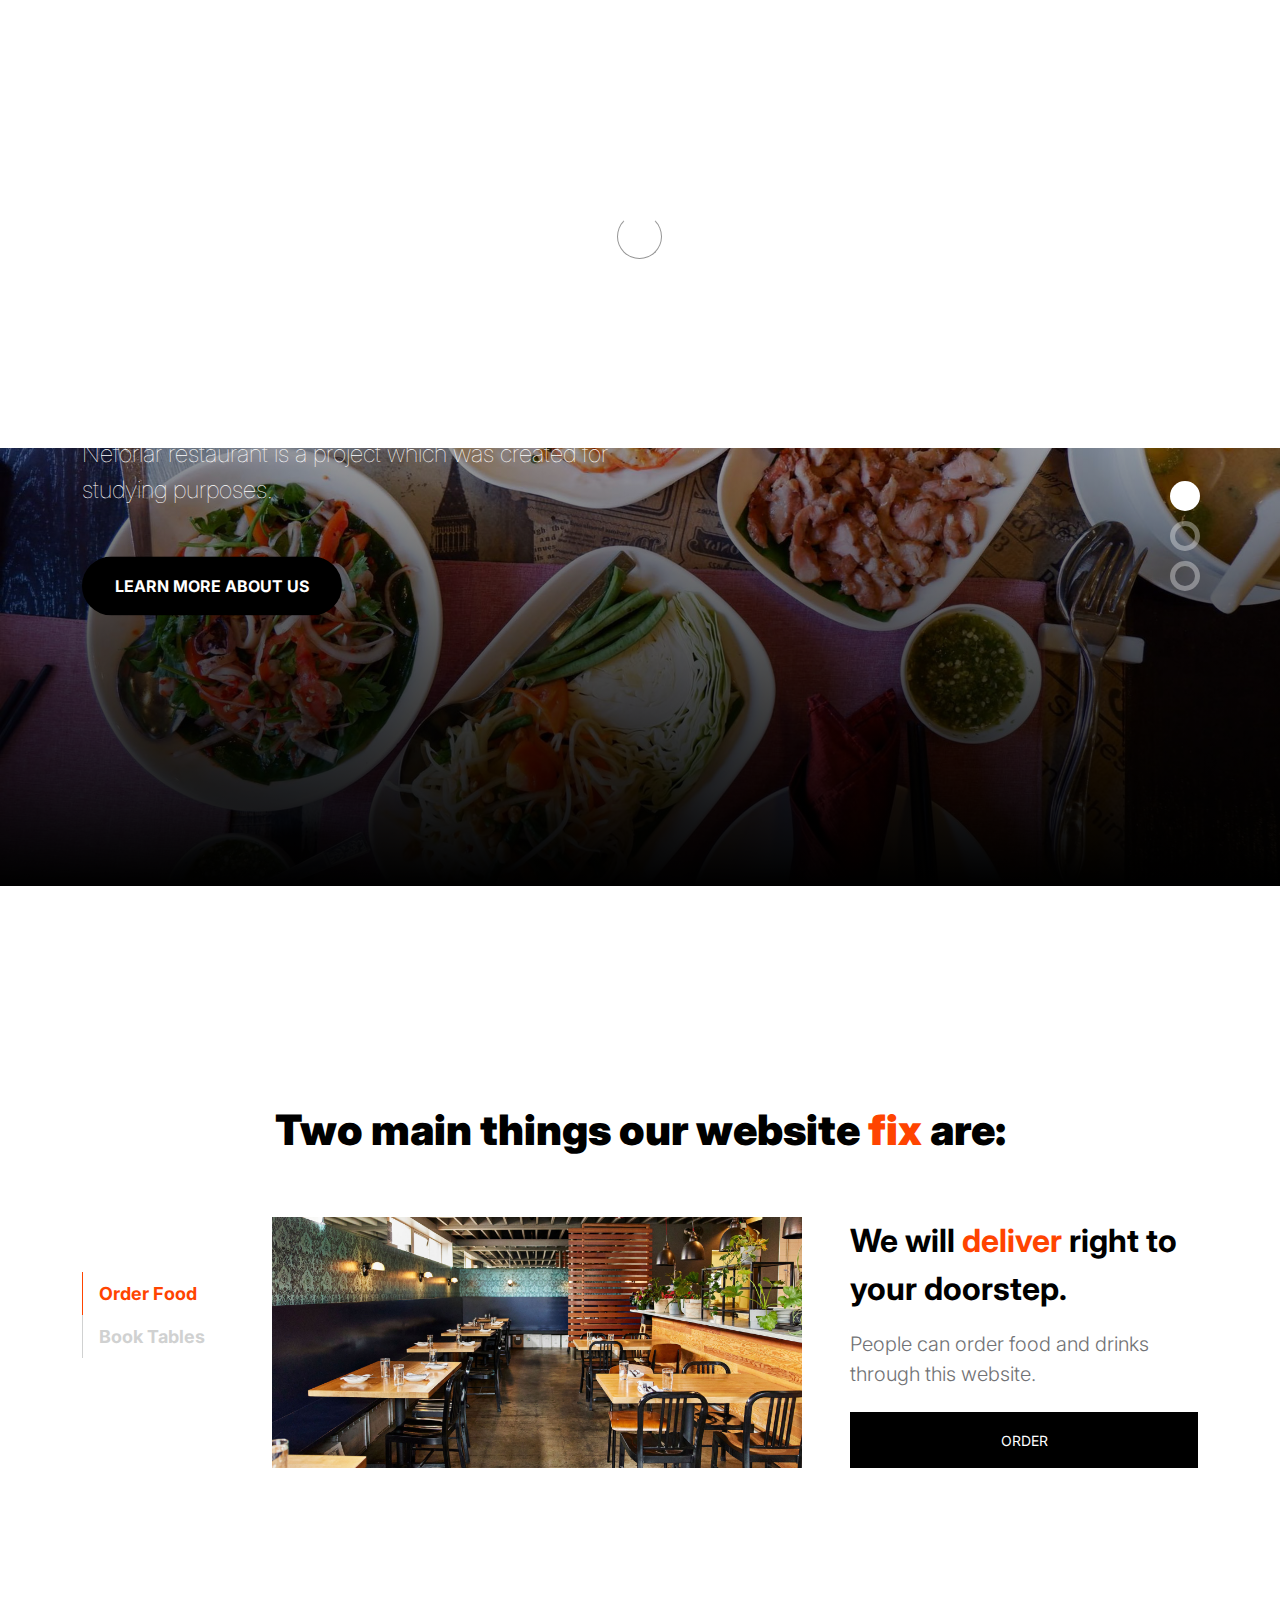
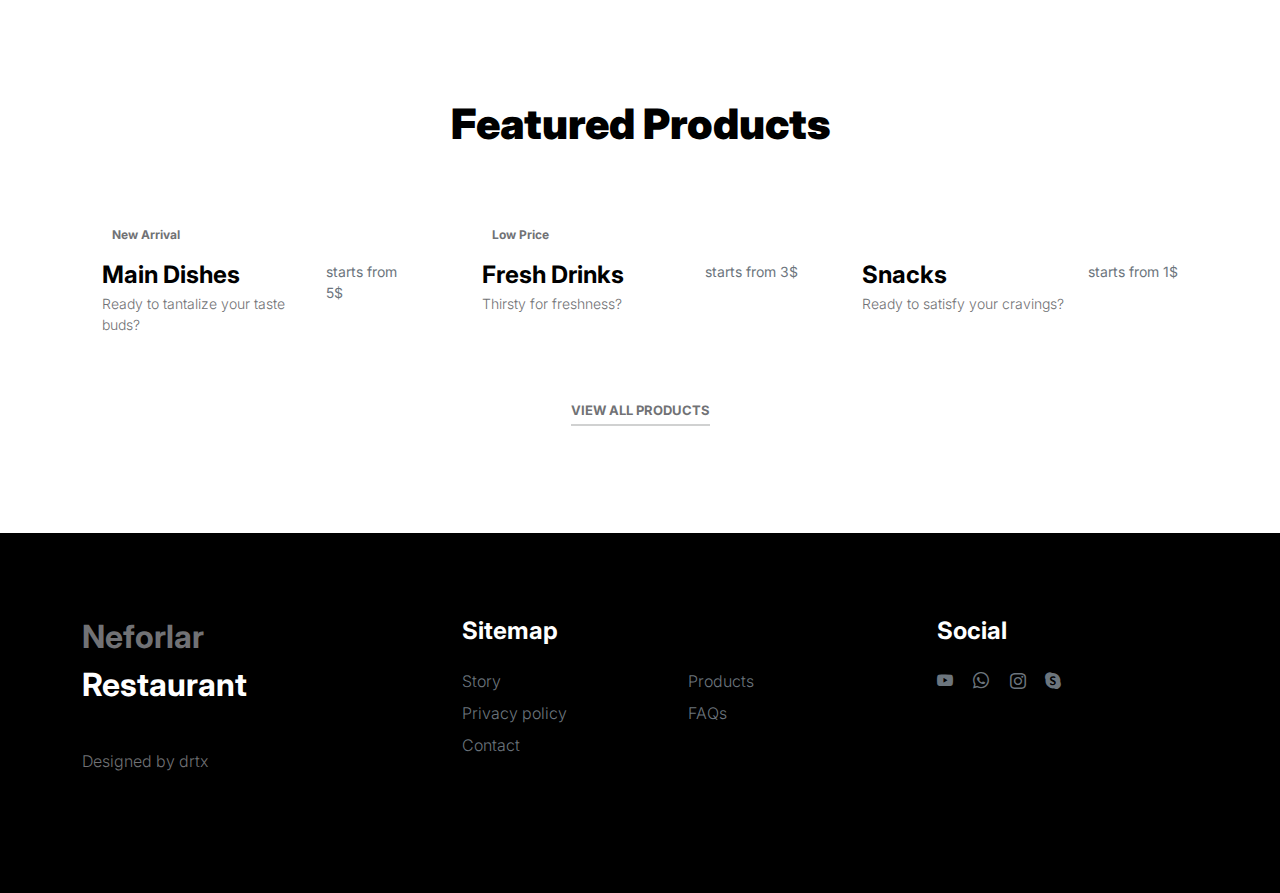
==== index.html @ 45aa1d7e "Add files via upload" ====
<!doctype html>
<html lang="en">
    <head>
        <meta charset="utf-8">
        <meta name="viewport" content="width=device-width, initial-scale=1">

        <meta name="description" content="">
        <meta name="author" content="">

        <title>Neforlar Restaurant</title>

        <!-- CSS FILES -->
        <link rel="preconnect" href="https://fonts.googleapis.com">

        <link rel="preconnect" href="https://fonts.gstatic.com" crossorigin>

        <link href="https://fonts.googleapis.com/css2?family=Inter:wght@100;300;400;700;900&display=swap" rel="stylesheet">

        <link href="css/bootstrap.min.css" rel="stylesheet">
        <link href="css/bootstrap-icons.css" rel="stylesheet">

        <link rel="stylesheet" href="css/slick.css"/>

        <link href="css/tooplate-little-fashion.css" rel="stylesheet">

    </head>
<!--------------------------------------------------------------------------------------------------------->
    <body>

        <section class="preloader">
            <div class="spinner">
                <span class="sk-inner-circle"></span>
            </div>
        </section>
    
        <main>

            <nav class="navbar navbar-expand-lg">
                <div class="container">
                    <button class="navbar-toggler" type="button" data-bs-toggle="collapse" data-bs-target="#navbarNav" aria-controls="navbarNav" aria-expanded="false" aria-label="Toggle navigation">
                        <span class="navbar-toggler-icon"></span>
                    </button>

                    <a class="navbar-brand" href="index.html">
                        <strong><span>Neforlar</span> Restaurant</strong>
                    </a>

                    <div class="d-lg-none">
                        <a href="sign-in.html" class="bi-person custom-icon me-3"></a>

                        <a href="rest.html" class="bi-bag custom-icon"></a>
                    </div>

                    <div class="collapse navbar-collapse" id="navbarNav">
                        <ul class="navbar-nav mx-auto">
                            <li class="nav-item">
                                <a class="nav-link active" href="index.html">Home</a>
                            </li>

                            <li class="nav-item">
                                <a class="nav-link" href="about.html">About Us</a>
                            </li>

                            <li class="nav-item">
                                <a class="nav-link" href="contact.html">Contact</a>
                            </li>
                        </ul>

                        <div class="d-none d-lg-block">
                            <a href="sign-in.html" class="bi-person custom-icon me-3"></a>

                            <a href="rest.html" class="bi-bag custom-icon"></a>
                        </div>
                    </div>
                </div>
            </nav>

            <section class="slick-slideshow">   
                <div class="slick-custom">
                    <img src="images/slideshow/1.jpg" class="img-fluid" alt="">

                    <div class="slick-bottom">
                        <div class="container">
                            <div class="row">
                                <div class="col-lg-6 col-10">
                                    <h1 class="slick-title">Neforlar Restaurant</h1>

                                    <p class="lead text-white mt-lg-3 mb-lg-5">Neforlar restaurant is a project which was created for studying purposes.</p>
                                    <a href="about.html" class="btn custom-btn">Learn more about us</a>
                                </div>
                            </div>
                        </div>
                    </div>
                </div>

                <div class="slick-custom">
                    <img src="images/slideshow/2.jpg" class="img-fluid" alt="">

                    <div class="slick-bottom">
                        <div class="container">
                            <div class="row">
                                <div class="col-lg-6 col-10">
                                    <h1 class="slick-title">Neforlar Restaurant</h1>

                                    <p class="lead text-white mt-lg-3 mb-lg-5">Neforlar restaurant is a project which was created for studying purposes.</p>

                                    <a href="faq.html" class="btn custom-btn">  FAQs  </a>
                                </div>
                            </div>
                        </div>
                    </div>
                </div>

                <div class="slick-custom">
                    <img src="images/slideshow/3.jpg" class="img-fluid" alt="">

                    <div class="slick-bottom">
                        <div class="container">
                            <div class="row">
                                <div class="col-lg-6 col-10">
                                    <h1 class="slick-title">Neforlar Restaurant</h1>

                                    <p class="lead text-white mt-lg-3 mb-lg-5">Neforlar restaurant is a project which was created for studying purposes.</p>

                                    <a href="contact.html" class="btn custom-btn">Contact Us</a>
                                </div>
                            </div>
                        </div>
                    </div>
                </div>

            </section>

            <section class="about section-padding">
                <div class="container">
                    <div class="row">

                        <div class="col-12 text-center">
                            <h2 class="mb-5">Two main things our website<span> fix </span>are: </h2>
                        </div>

                        <div class="col-lg-2 col-12 mt-auto mb-auto">
                            <ul class="nav nav-pills mb-5 mx-auto justify-content-center align-items-center" id="pills-tab" role="tablist">
                                <li class="nav-item" role="presentation">
                                    <button class="nav-link active" id="pills-home-tab" data-bs-toggle="pill" data-bs-target="#pills-home" type="button" role="tab" aria-controls="pills-home" aria-selected="true">Order Food</button>
                                </li>

                                <li class="nav-item" role="presentation">
                                    <button class="nav-link" id="pills-youtube-tab" data-bs-toggle="pill" data-bs-target="#pills-youtube" type="button" role="tab" aria-controls="pills-youtube" aria-selected="true">Book Tables</button>
                                </li>
                            </ul>
                        </div>

                        <div class="col-lg-10 col-12">
                            <div class="tab-content mt-2" id="pills-tabContent">
                                <div class="tab-pane fade show active" id="pills-home" role="tabpanel" aria-labelledby="pills-home-tab">

                                    <div class="row">
                                        <div class="col-lg-7 col-12">
                                            <img src="images/1.png" class="img-fluid" alt="">
                                        </div>

                                        <div class="col-lg-5 col-12">
                                            <div class="d-flex flex-column h-100 ms-lg-4 mt-lg-0 mt-5">
                                                <h4 class="mb-3">We will <span>deliver </span>right  to your doorstep.</h4>

                                                <p>People can order food and drinks through this website.</p>

                                                <div class="mt-2 mt-lg-auto">
                                                    <a href="rest.html" class="custom-link mb-2">
                                                        <button type="submit" class="btn custom-btn cart-btn" data-bs-toggle="modal" data-bs-target="#cart-modal">Order</button>
                                                    </a>
                                                </div>
                                            </div>
                                        </div>
                                    </div>
                                </div>

                                <div class="tab-pane fade" id="pills-youtube" role="tabpanel" aria-labelledby="pills-youtube-tab">

                                    <div class="row">
                                        <div class="col-lg-7 col-12">
                                            <div class="ratio ratio-16x9">
                                                <video></video>
                                            </div>
                                        </div>

                                        <div class="col-lg-5 col-12">
                                            <div class="d-flex flex-column h-100 ms-lg-4 mt-lg-0 mt-5">
                                                <h4 class="mb-3">Secure your <span>spot!</span></h4>
                                                <p>Customers can book tables without calling to restaurant directly. Customers can book tables without calling to restaurant directly.</p>
                                                <div class="mt-2 mt-lg-auto">
                                                    <a href="rest.html" class="custom-link mb-2">
                                                        <button type="submit" class="btn custom-btn cart-btn" data-bs-toggle="modal" data-bs-target="#cart-modal">Order</button>
                                                        <i class="bi-arrow-right ms-2"></i>
                                                    </a>
                                                </div>
                                            </div>
                                        </div>
                                    </div>
                                </div>
                            </div>
                        </div>

                    </div>
                </div>
            </section>

            <section class="featured-product section-padding">
                <div class="container">
                    <div class="row">
                        
                        <div class="col-12 text-center">
                            <h2 class="mb-5">Featured Products</h2>
                        </div>

                        <div class="col-lg-4 col-12 mb-3">
                            <div class="product-thumb">
                                <a href="products.html">
                                    <img src="images/product/1.jpg" class="img-fluid product-image" alt="">
                                </a>

                                <div class="product-top d-flex">
                                    <span class="product-alert me-auto">New Arrival</span>

                                    <a href="#" class="bi-heart-fill product-icon"></a>
                                </div>

                                <div class="product-info d-flex">
                                    <div>
                                        <h5 class="product-title mb-0">
                                            <a href="products.html" class="product-title-link">Main Dishes</a>
                                        </h5>

                                        <p class="product-p">Ready to tantalize your taste buds?</p>
                                    </div>

                                    <small class="product-price text-muted ms-auto mt-auto mb-5">starts from 5$</small>
                                </div>
                            </div>
                        </div>

                        <div class="col-lg-4 col-12 mb-3">
                            <div class="product-thumb">
                                <a href="products.html">
                                    <img src="images/product/2.jpg" class="img-fluid product-image" alt="">
                                </a>

                                <div class="product-top d-flex">
                                    <span class="product-alert">Low Price</span>

                                    <a href="#" class="bi-heart-fill product-icon ms-auto"></a>
                                </div>

                                <div class="product-info d-flex">
                                    <div>
                                        <h5 class="product-title mb-0">
                                            <a href="products.html" class="product-title-link">Fresh Drinks</a>
                                        </h5>

                                        <p class="product-p">Thirsty for freshness? </p>
                                    </div>

                                    <small class="product-price text-muted ms-auto mt-auto mb-5">starts from 3$</small>
                                </div>
                            </div>
                        </div>

                        <div class="col-lg-4 col-12">
                            <div class="product-thumb">
                                <a href="products.html">
                                    <img src="images/product/3.jpg" class="img-fluid product-image" alt="">
                                </a>

                                <div class="product-top d-flex">
                                    <a href="#" class="bi-heart-fill product-icon ms-auto"></a>
                                </div>

                                <div class="product-info d-flex">
                                    <div>
                                        <h5 class="product-title mb-0">
                                            <a href="products.html" class="product-title-link">Snacks</a>
                                        </h5>

                                        <p class="product-p">Ready to satisfy your cravings?</p>
                                    </div>

                                    <small class="product-price text-muted ms-auto mt-auto mb-5">starts from 1$</small>
                                </div>
                            </div>
                        </div>

                        <div class="col-12 text-center">
                            <a href="products.html" class="view-all">View All Products</a>
                        </div>

                    </div>
                </div>
            </section>

        </main>

        <footer class="site-footer">
            <div class="container">
                <div class="row">

                    <div class="col-lg-3 col-10 me-auto mb-4">
                        <h4 class="text-white mb-3"><a href="index.html">Neforlar</a> Restaurant</h4>
                        <br>
                        <p class="copyright-text">Designed by <span> <a href="https://www.tooplate.com/" target="_blank">drtx</a> </span></p>
                    </div>

                    <div class="col-lg-5 col-8">
                        <h5 class="text-white mb-3">Sitemap</h5>

                        <ul class="footer-menu d-flex flex-wrap">
                            <li class="footer-menu-item"><a href="about.html" class="footer-menu-link">Story</a></li>

                            <li class="footer-menu-item"><a href="#" class="footer-menu-link">Products</a></li>

                            <li class="footer-menu-item"><a href="#" class="footer-menu-link">Privacy policy</a></li>

                            <li class="footer-menu-item"><a href="#" class="footer-menu-link">FAQs</a></li>

                            <li class="footer-menu-item"><a href="#" class="footer-menu-link">Contact</a></li>
                        </ul>
                    </div>

                    <div class="col-lg-3 col-4">
                        <h5 class="text-white mb-3">Social</h5>

                        <ul class="social-icon">

                            <li><a href="#" class="social-icon-link bi-youtube"></a></li>

                            <li><a href="#" class="social-icon-link bi-whatsapp"></a></li>

                            <li><a href="#" class="social-icon-link bi-instagram"></a></li>

                            <li><a href="#" class="social-icon-link bi-skype"></a></li>
                        </ul>
                    </div>

                </div>
            </div>
        </footer>

        <!-- JAVASCRIPT FILES -->
        <script src="js/jquery.min.js"></script>
        <script src="js/bootstrap.bundle.min.js"></script>
        <script src="js/Headroom.js"></script>
        <script src="js/jQuery.headroom.js"></script>
        <script src="js/slick.min.js"></script>
        <script src="js/custom.js"></script>

    </body>
</html>
---- css/tooplate-little-fashion.css ----
/*

Tooplate 2127 Little Fashion

https://www.tooplate.com/view/2127-little-fashion

*/


/*---------------------------------------
  CUSTOM PROPERTIES ( VARIABLES )             
-----------------------------------------*/
:root {
  --white-color:                #FFFFFF;
  --primary-color:              #FF4400;
  --section-bg-color:           #f0f8ff;
  --dark-color:                 #000000;
  --grey-color:                 #d0d1d1;
  --p-color:                    #717275;

  --body-font-family:           'Inter', sans-serif;

  --h5-font-size:               24px;
  --p-font-size:                20px;
  --copyright-text-font-size:   16px;
  --product-link-font-size:     14px;
  --custom-link-font-size:      12px;

  --font-weight-thin:           100;
  --font-weight-light:          300;
  --font-weight-normal:         400;
  --font-weight-bold:           700;
  --font-weight-black:          900;
}

body,
html {
  height: 100%;
}

html {
  scroll-behavior: smooth;
}

@media screen and (prefers-reduced-motion: reduce) {
  html {
    scroll-behavior: auto;
  }
}

body {
    background: var(--white-color);
    font-family: var(--body-font-family);    
    position: relative;
}

/*---------------------------------------
  TYPOGRAPHY               
-----------------------------------------*/

h2,
h3,
h4,
h5,
h6 {
  color: var(--dark-color);
  line-height: inherit;
}

h1,
h2,
h3,
h4,
h5,
h6 {
  font-weight: var(--font-weight-bold);
}

h1,
h2 {
  font-weight: var(--font-weight-black);
}

h1 {
  font-size: 64px;
  line-height: normal;
}

h2 {
  font-size: 42px;
}

h3 {
  font-size: 36px;
}

h4 {
  font-size: 32px;
}

h5 {
  font-size: 24px;
}

h6 {
  font-size: 20px;
}

p {
  color: var(--p-color);
  font-size: var(--p-font-size);
  font-weight: var(--font-weight-light);
}

a, 
button {
  touch-action: manipulation;
  transition: all 0.3s;
}

a {
  color: var(--p-color);
  text-decoration: none;
}

a:hover {
  color: var(--primary-color);
}

.text-primary {
  color: var(--primary-color) !important;
}

::selection {
  background: var(--primary-color);
  color: var(--white-color);
}

/*---------------------------------------
  CUSTOM LINK               
-----------------------------------------*/
.custom-link {
  color: var(--p-color);
  font-size: var(--custom-link-font-size);
  font-weight: var(--font-weight-bold);
  text-transform: uppercase;
  position: relative;
}

.custom-link i {
  position: absolute;
  opacity: 0;
  bottom: 0;
  left: 100%;
  transition: all 0.3s;
  line-height: normal;
}

.custom-link:hover i {
  opacity: 1;
  left: 101%;
}

.lead {
  font-size: 1.5rem;
  font-weight: var(--font-weight-thin);
}

b,
strong {
  font-weight: var(--font-weight-bold);
}

/*---------------------------------------
  PRE LOADER               
-----------------------------------------*/
.preloader {
  position: fixed;
  top: 0;
  left: 0;
  width: 100%;
  height: 100%;
  z-index: 99999;
  display: flex;
  flex-flow: row nowrap;
  justify-content: center;
  align-items: center;
  background: none repeat scroll 0 0 var(--white-color);
}

.spinner {
  border: 1px solid transparent;
  border-radius: 5px;
  position: relative;
}

.spinner::before {
  content: '';
  box-sizing: border-box;
  position: absolute;
  top: 50%;
  left: 50%;
  width: 45px;
  height: 45px;
  margin-top: -10px;
  margin-left: -23px;
  border-radius: 50%;
  border: 1px solid #959595;
  border-top-color: var(--white-color);
  animation: spinner .9s linear infinite;
}

@keyframes spinner {
  to {transform: rotate(360deg);}
}

/*---------------------------------------
  CUSTOM BUTTON & ICON              
-----------------------------------------*/
.custom-btn {
  background: var(--dark-color);
  border-radius: 50px;
  color: var(--white-color);
  font-size: var(--copyright-text-font-size);
  text-transform: uppercase;
  padding: 16.50px 20px;
}

.social-btn {
  background: transparent;
  border: 1px solid var(--grey-color);
  color: var(--dark-color);
  text-transform: none;
}

.social-btn:hover {
  border-color: transparent;
}

.cart-form-select {
  border-radius: 0;
  padding-top: 15px;
  padding-bottom: 15px;
}

.cart-btn {
  border-radius: 0;
  width: 100%;
  font-size: var(--product-link-font-size);
}

.custom-btn:hover,
.slick-slideshow .custom-btn:hover {
  background: var(--primary-color);
  color: var(--white-color);
}

.custom-icon {
  color: var(--p-color);
  font-size: 24px;
}

.custom-icon {
  display: inline-block;
  vertical-align: middle;
}

.bi-bag.custom-icon {
  font-size: 17px;
}

.featured-icon {
  color: var(--grey-color);
  font-size: 52px;
}

/*---------------------------------------
  DIV SEPARATOR               
-----------------------------------------*/
.div-separator {
  position: relative;
}

.div-separator::before {
  content: "";
  height: 1px;
  background: var(--grey-color);
  display: block;
  width: 100%;
}

.div-separator span {
  position: absolute;
  top: 50%;
  margin-left: -22.5px;
  left: 50%;
  text-align: center;
  background: var(--white-color);
  margin-top: -11px;
  color: var(--dark-color);
  font-weight: var(--font-weight-bold);
  font-size: 14px;
  width: 35px;
  text-transform: uppercase;
}

/*---------------------------------------
  FULL IMAGE               
-----------------------------------------*/
.full-image-img {
  display: block;
  position: absolute;
  z-index: -1;
  right: 0;
  width: 100%;
  bottom: -120px;
  min-width: 650px;
}

@media (min-width: 1600px) {
  .full-image-img {
    bottom: -200px;
  }
}

/*---------------------------------------
  NAVIGATION               
-----------------------------------------*/
.navbar {
  background: var(--white-color);
  position: fixed;
  top: 0;
  right: 0;
  left: 0;
  padding: 25px 0;
  z-index: 2;
  will-change: transform;
  transition: transform 300ms linear;
}

.navbar span, h2 span, h4 span {
	color: var(--primary-color);
}

.navbar.headroom--not-top {
  padding: 20px 0;
}

.headroom--pinned {
  transform: translate(0, 0);
}

.headroom--unpinned {
  transform: translate(0, -150%);
}

.navbar-brand {
  color: var(--dark-color);
  font-size: 24px;
  font-weight: var(--font-weight-light);
  margin: 0;
  padding: 0;
}

.navbar-expand-lg .navbar-nav .nav-link {
  display: inline-block;
  padding: 0;
  margin-right: 1.5rem;
  margin-left: 1.5rem;
}

.nav-link {
  color: var(--p-color);
  font-size: 16px;
  position: relative;
}

.navbar .nav-link::after {
  position: absolute;
  top: 100%;
  left: 0;
  width: 100%;
  height: 2px;
  background: var(--grey-color);
  content: '';
  opacity: 0;
  -webkit-transition: opacity 0.3s, -webkit-transform 0.3s;
  -moz-transition: opacity 0.3s, -moz-transform 0.3s;
  transition: opacity 0.3s, transform 0.3s;
  -webkit-transform: translateY(10px);
  -moz-transform: translateY(10px);
  transform: translateY(10px);
}

.navbar .nav-link.active::after, 
.navbar .nav-link:hover::after {
  opacity: 1;
  -webkit-transform: translateY(0px);
  -moz-transform: translateY(0px);
  transform: translateY(0px);
}

.navbar .nav-link.active,
.navbar .nav-link:hover {
  color: var(--primary-color);
}

.nav-link:focus, 
.nav-link:hover {
  color: var(--p-color);
}

.navbar-toggler {
  border: 0;
  padding: 0;
  cursor: pointer;
  margin: 0;
  width: 30px;
  height: 35px;
  outline: none;
}

.navbar-toggler:focus {
  outline: none;
  box-shadow: none;
}

.navbar-toggler[aria-expanded="true"] .navbar-toggler-icon {
  background: transparent;
}

.navbar-toggler[aria-expanded="true"] .navbar-toggler-icon:before,
.navbar-toggler[aria-expanded="true"] .navbar-toggler-icon:after {
  transition: top 300ms 50ms ease, -webkit-transform 300ms 350ms ease;
  transition: top 300ms 50ms ease, transform 300ms 350ms ease;
  transition: top 300ms 50ms ease, transform 300ms 350ms ease, -webkit-transform 300ms 350ms ease;
  top: 0;
}

.navbar-toggler[aria-expanded="true"] .navbar-toggler-icon:before {
  transform: rotate(45deg);
}

.navbar-toggler[aria-expanded="true"] .navbar-toggler-icon:after {
  transform: rotate(-45deg);
}

.navbar-toggler .navbar-toggler-icon {
  background: var(--dark-color);
  transition: background 10ms 300ms ease;
  display: block;
  width: 30px;
  height: 2px;
  position: relative;
}

.navbar-toggler .navbar-toggler-icon::before,
.navbar-toggler .navbar-toggler-icon::after {
  transition: top 300ms 350ms ease, -webkit-transform 300ms 50ms ease;
  transition: top 300ms 350ms ease, transform 300ms 50ms ease;
  transition: top 300ms 350ms ease, transform 300ms 50ms ease, -webkit-transform 300ms 50ms ease;
  position: absolute;
  right: 0;
  left: 0;
  background: var(--dark-color);
  width: 30px;
  height: 2px;
  content: '';
}

.navbar-toggler .navbar-toggler-icon:before {
  top: -8px;
}

.navbar-toggler .navbar-toggler-icon:after {
  top: 8px;
}

/*---------------------------------------
  SITE HEADER              
-----------------------------------------*/
.site-header {
  background-color: var(--section-bg-color);
  position: relative;
  overflow: hidden;
  margin-top: 86px;
}

.site-header.section-padding {
  padding-top: 7rem;
  padding-bottom: 7rem;
}

.site-header.section-padding-img {
  padding-top: 10rem;
  padding-bottom: 10rem;
}

.header-image {
  position: absolute;
  top: 0;
  right: 0;
  width: 50%;
  height: 100%;
  object-fit: cover;
}

/*---------------------------------------
  SLICK SLIDESHOW               
-----------------------------------------*/
@media (min-width: 992px) {
  .slick-slideshow {
    height: 100vh;
  }
}

.slick-slideshow {
  margin-top: 86px;
}

.slick-title {
  color: var(--white-color);
}

.slick-custom {
  position: relative;
}

.slick-custom img {
  width: 100%;
  object-fit: cover;
}

.slick-bottom {
  background: linear-gradient(to top, var(--dark-color), transparent 90%);
  position: absolute;
  z-index: 2;
  bottom: 0;
  right: 0;
  left: 0;
  width: 100%;
  height: 100%;
}

.slick-bottom .container {
  position: absolute;
  top: 40%;
  left: 50%;
  transform: translate(-50%, -40%);
}

.slick-overlay {
  background: linear-gradient(to top, #000, transparent 120%);
  position: absolute;
  top: 0;
  right: 0;
  bottom: 0;
  left: 0;
}

.slick-slideshow .custom-btn {
  font-weight: var(--font-weight-bold);
  display: inline-block;
  padding-right: 32px;
  padding-left: 32px;
}

@media (min-width: 576px) {
  .slick-slideshow .slick-dots {
    max-width: 540px;
  }
}

@media (min-width: 768px) {
  .slick-slideshow .slick-dots {
    max-width: 720px;
  }
}

@media (min-width: 992px) {
  .slick-slideshow .slick-dots {
    max-width: 960px;
  }
}

@media (min-width: 1200px) {
  .slick-slideshow .slick-dots {
    max-width: 1140px;
  }
}

@media (min-width: 1400px) {
  .slick-slideshow .slick-dots {
    max-width: 1320px;
  }
}

.slick-slideshow .slick-dots {
  position: absolute;
  z-index: 2;
  top: 50%;
  left: 0;
  right: 0;
  transform: translate(0, -50%);
  margin: 0 auto;
  padding: 0;
}

.slick-slideshow .slick-dots li {
  background: transparent;
  border: 5px solid rgba(255, 255, 255, 0.35);
  border-radius: 100%;
  display: block;
  width: 30px;
  height: 30px;
  margin: 10px;
  padding: 5px;
  margin-left: auto;
  cursor: pointer;
}

.slick-slideshow .slick-dots button {
  background: transparent;
  border: none;
  color: transparent;
  display: block;
  width: 100%;
  height: 0;
  margin: 0;
  padding: 0;
  outline: none;
  height: 0;
}

.slick-slideshow .slick-dots li:hover,
.slick-slideshow .slick-dots .slick-active {
  background: var(--white-color);
}

/*---------------------------------------
  CUSTOM CIRCLE IMAGES               
-----------------------------------------*/

.custom-circle-image {
  border-radius: 100px;
  width: 55px;
  height: 55px;
}

.custom-circle-image.team-image {
  width: 85px;
  height: 85px;
}

/*---------------------------------------
  TESTIMONIAL               
-----------------------------------------*/
.slick-testimonial .slick-list,
.slick-testimonial .slick-track {
  height: 100%;
}

.slick-testimonial {
  margin: auto;
}

.slick-testimonial-caption {
  quotes: '❝' '❞';
  position: relative;
  padding: 5rem 7rem;
}

.slick-testimonial-caption::before {
  content: open-quote;
  display: inline-block;
  color: var(--primary-color);
  font-family: auto;
  font-size: 100px;
  height: 0;
  position: absolute;
  top: 0;
  left: 0;
}

.slick-testimonial .slick-dots {
  text-align: center;
}

.slick-testimonial .slick-dots li {
  background: var(--grey-color);
  display: inline-block;
  vertical-align: top;
  width: 16%;
  height: 1px;
}

.slick-testimonial .slick-dots button {
  background: transparent;
  border: none;
  color: transparent;
  display: block;
  width: 100%;
  height: 0;
  margin: 0;
  padding: 0;
}

.slick-testimonial .slick-dots li:hover,
.slick-testimonial .slick-dots .slick-active {
  background: var(--dark-color);
}

/*---------------------------------------
  SECTION               
-----------------------------------------*/
section {
  content-visibility: auto;
  contain-intrinsic-size: 700px;
}

.section-padding {
  padding-top: 7rem;
  padding-bottom: 7rem;
}

.featured {
  background: var(--section-bg-color);
}

/*---------------------------------------
  ABOUT               
-----------------------------------------*/
.about .nav-pills .nav-item {
  width: 100%;
}

.about .nav-pills .nav-link {
  color: var(--grey-color);
  font-size: 18px;
  font-weight: var(--font-weight-bold);
  border-left: 1px solid var(--grey-color);
  border-radius: 0;
  padding-right: 0;
}

.about .nav-pills .nav-link:hover,
.about .nav-pills .nav-link.active, 
.about .nav-pills .show>.nav-link {
  background: transparent;
  border-left-color: var(--primary-color);
  color: var(--primary-color);
}

/*---------------------------------------
  FAQ ACCORDION               
-----------------------------------------*/
.accordion-item {
  background-color: transparent;
  border-top: 0;
  border-right: 0;
  border-left: 0;
}

.accordion-button {
  background-color: transparent;
  box-shadow: none;
}

.accordion-button:not(.collapsed) {
  background: transparent;
  box-shadow: none;
}

button:focus:not(:focus-visible) {
  border-color: transparent;
  box-shadow: none;
}

.accordion-body {
  border-top: 1px solid rgba(0,0,0,.125);
}

.accordion-button {
  font-size: 1.5rem;
  font-weight: var(--font-weight-normal);
  padding-top: 1.5rem;
  padding-right: 0;
  padding-bottom: 1.5rem;
  padding-left: 0;
}

.accordion-body {
  padding: 2rem 0;
}

/*---------------------------------------
  TEAM MEMBERS               
-----------------------------------------*/
.team {
  background: var(--grey-color);
}

.team-thumb {
  background: var(--white-color);
  position: relative;
  border-radius: .25rem;
  padding: 42px 32px;
}

.team-info {
  width: 100%;
}

.custom-modal-btn {
  background: var(--grey-color);
  color: var(--white-color);
  position: absolute;
  top: 0;
  right: 0;
  bottom: 0;
  margin: auto 32px;
  width: 42px;
  height: 42px;
}

.modal-body {
  padding: 3rem;
}

.modal-header {
  padding-top: 6rem;
  padding-bottom: 4rem;
}

.modal-header .btn-close {
  position: absolute;
  top: 0;
  right: 0;
  font-size: 24px;
  margin: 32px;
}

#cart-modal .modal-header .btn-close {
  z-index: 2;
  margin: 22px;
}

#cart-modal .modal-header {
  border-bottom: 0;
  padding: 0;
}

#cart-modal .modal-footer {
  padding: 2rem 4rem;
}

/*---------------------------------------
  SKILL - PROGRESS BAR               
-----------------------------------------*/
.skill-thumb strong {
  display: inline-block;
  margin-bottom: 6px;
}

.skill-thumb span {
  color: var(--dark-color);
  font-size: 24px;
  font-weight: var(--font-weight-bold);
}

.skill-thumb .progress {
  background: var(--white-color);
  box-shadow: none;
  border-radius: 100px;
  height: 1px;
  margin-bottom: 16px;
}

.skill-thumb .progress .progress-bar-primary {
  background: var(--grey-color);
}

/*---------------------------------------
  PRODUCT               
-----------------------------------------*/
.front-product {
  background: var(--section-bg-color);
}

.product-thumb {
  background: var(--white-color);
  position: relative;
  transition: all 0.5s ease-out;
}

.product-image {
  transition: all 0.5s ease-out;
}

.product-thumb:hover .product-image {
  box-shadow: 0 1rem 3rem rgba(0,0,0,.175);
}

.product-top {
  position: absolute;
  top: 0;
  right: 0;
  left: 0;
  margin: 20px;
}

.product-info {
  padding: 30px 20px;
}

.product-description,
.product-cart-thumb {
  padding: 0 20px;
}

.product-icon {
  color: var(--white-color);
}

.product-title-link {
  color: var(--dark-color);
}

.product-additional-link {
  display: inline-block;
  vertical-align: top;
  font-size: var(--product-link-font-size);
  margin-top: 32px;
  margin-right: 12px;
}

.product-alert {
  background: var(--white-color);
  color: var(--p-color);
  font-size: var(--custom-link-font-size);
  font-weight: var(--font-weight-bold);
  padding: 3px 10px;
}

.product-p {
  font-size: var(--product-link-font-size);
}

.view-all {
  text-transform: uppercase;
  color: var(--p-color);
  font-size: 13px;
  font-weight: var(--font-weight-bold);
  border-bottom: 2px solid var(--grey-color);
  padding-bottom: 6px;
}

/*---------------------------------------
  CONTACT              
-----------------------------------------*/
.contact-info {
  padding: 40px;
}

.contact-form .form-control {
  border-color: var(--grey-color);
  font-weight: var(--font-weight-normal);
}

.form-floating>label {
  color: var(--grey-color);
  font-weight: var(--font-weight-normal);
}

.contact-form button[type='submit'] {
  background: var(--dark-color);
  border: none;
  border-radius: 100px;
  color: var(--white-color);
  font-weight: var(--font-weight-bold);
  text-transform: uppercase;
  padding: 16px;
}

.contact-form button[type='submit']:hover {
  background: var(--primary-color);
}

/*---------------------------------------
  SITE FOOTER               
-----------------------------------------*/
.site-footer {
  background: var(--dark-color);
  padding-top: 5rem;
  padding-bottom: 5rem;
}

.footer-menu {
  margin: 0;
  padding: 0;
}

.footer-menu-item {
  display: block;
  width: 50%;
}

.footer-menu-link {
  color: #6c757d;
  font-weight: var(--font-weight-light);
  display: inline-block;
  vertical-align: top;
  margin-top: 4px;
  margin-bottom: 4px;
}

.site-footer .social-icon-link {
  margin-top: 4px;
}

.site-footer .social-icon-link:hover,
.footer-menu-link:hover {
  color: var(--white-color);
}

.copyright-text {
  font-size: var(--copyright-text-font-size);
}

/*---------------------------------------
  SOCIAL ICON               
-----------------------------------------*/
.social-icon {
  margin: 0;
  padding: 0;
}

.social-icon li {
  list-style: none;
  display: inline-block;
  vertical-align: top;
}

.social-icon-link {
  color: #6c757d;
  font-size: 1rem;
  display: inline-block;
  vertical-align: top;
  margin-bottom: 4px;
  margin-right: 15px;
}

.social-icon-link:hover {
  color: var(--primary-color);
}

/*---------------------------------------
  RESPONSIVE STYLES               
-----------------------------------------*/
@media screen and (max-width: 1200px) {
  h1 {
    font-size: 62px;
  }
}

@media screen and (max-width: 991px) {
  h1 {
    font-size: 42px;
    margin-bottom: 0;
  }

  h2 {
    font-size: 36px;
  }

  h3 {
    font-size: 32px;
  }

  h4 {
    font-size: 28px;
  }

  h5 {
    font-size: 24px;
  }

  h6 {
    font-size: 20px;
  }

  .lead {
    font-size: 16px;
  }

  .navbar-expand-lg .navbar-nav .nav-link {
    margin-top: 1rem;
  }

  .site-header {
    background-position: bottom;
  }

  #cart-modal .modal-header .btn-close {
    margin: 22px 14px;
  }

  .custom-btn {
    font-size: 14px;
    padding: 13.5px 20px;
  }

  .slick-slideshow .custom-btn {
    padding-right: 27px;
    padding-left: 27px;
  }

  .social-login,
  .div-separator {
    width: 75% !important;
  }

  #cart-modal .modal-footer .row {
    width: 100% !important;
  }

  .site-header.section-padding,
  .section-padding {
    padding-top: 4rem;
    padding-bottom: 4rem;
  }

  .site-header-image.section-padding {
    padding-bottom: 0;
  }

  .header-info {
    padding-top: 50px;
    padding-bottom: 100px;
  }

  .header-image {
    position: relative;
    top: auto;
    bottom: 0;
    left: 0;
    width: auto;
    height: auto;
  }

  .slick-testimonial-caption {
    padding: 6rem 3rem 4rem 3rem;
  }

  .slick-slideshow .slick-dots li {
    width: 25px;
    height: 25px;
  }

  .modal-header {
    padding-top: 6rem;
    padding-bottom: 2rem;
  }

  .modal-body {
    padding: 2rem;
  }

  #cart-modal .modal-footer {
    padding-right: 0;
    padding-left: 0;
  }

  #cart-modal .modal-body {
    padding: 4rem 2rem 2rem 2rem;
  }

  .full-image-img {
    bottom: 0;
  }
}
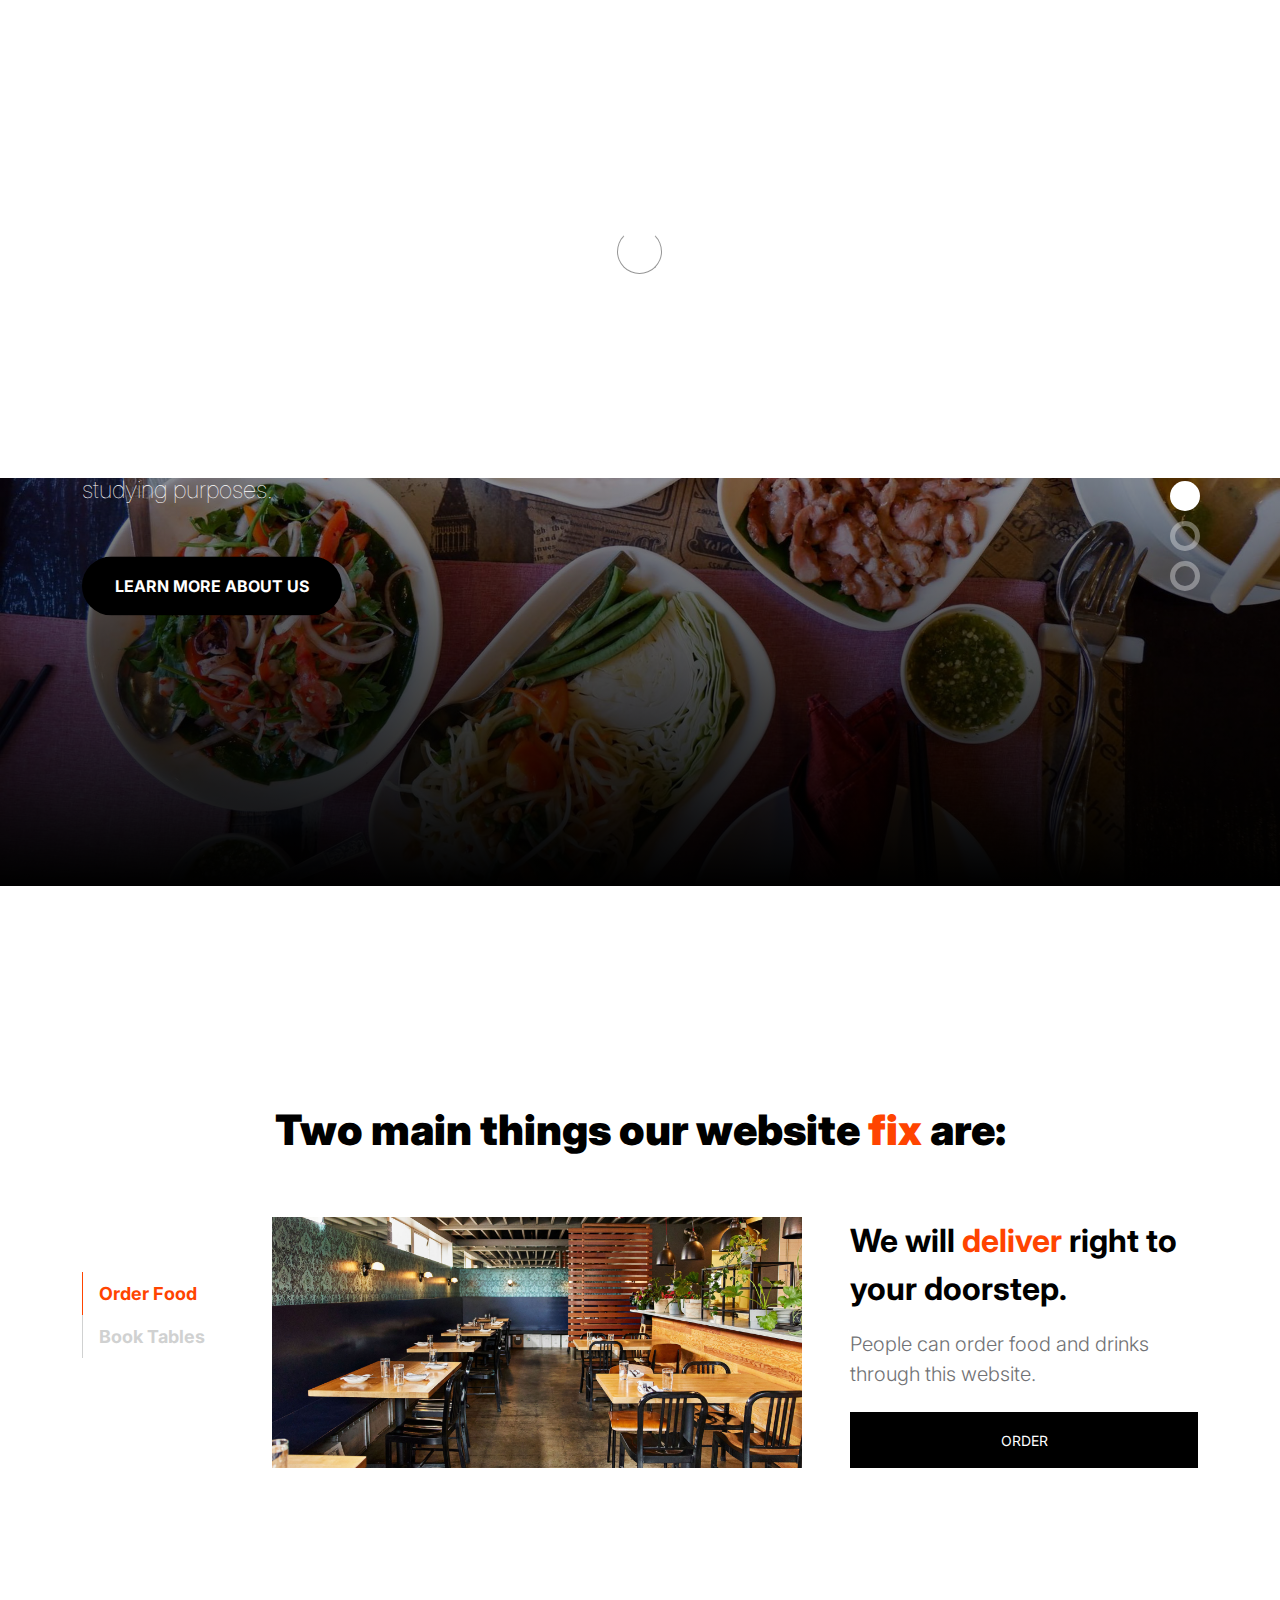
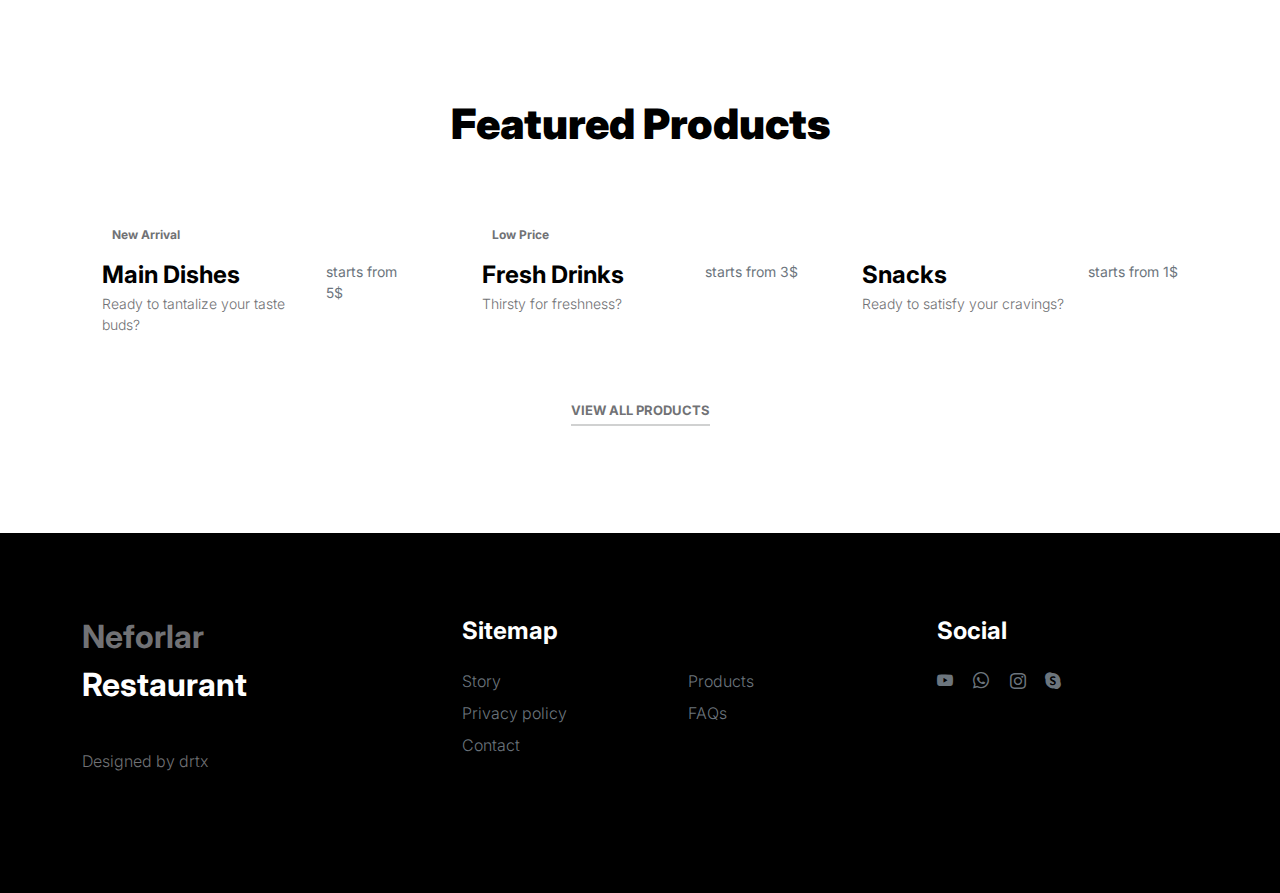
==== commit 6354f7db: "Update index.html" ====
--- a/index.html
+++ b/index.html
@@ -179,10 +179,8 @@
                                 <div class="tab-pane fade" id="pills-youtube" role="tabpanel" aria-labelledby="pills-youtube-tab">
 
                                     <div class="row">
-                                        <div class="col-lg-7 col-12">
-                                            <div class="ratio ratio-16x9">
-                                                <video></video>
-                                            </div>
+                                         <div class="col-lg-7 col-12">
+                                            <img src="images/5.png" class="img-fluid" alt="">
                                         </div>
 
                                         <div class="col-lg-5 col-12">
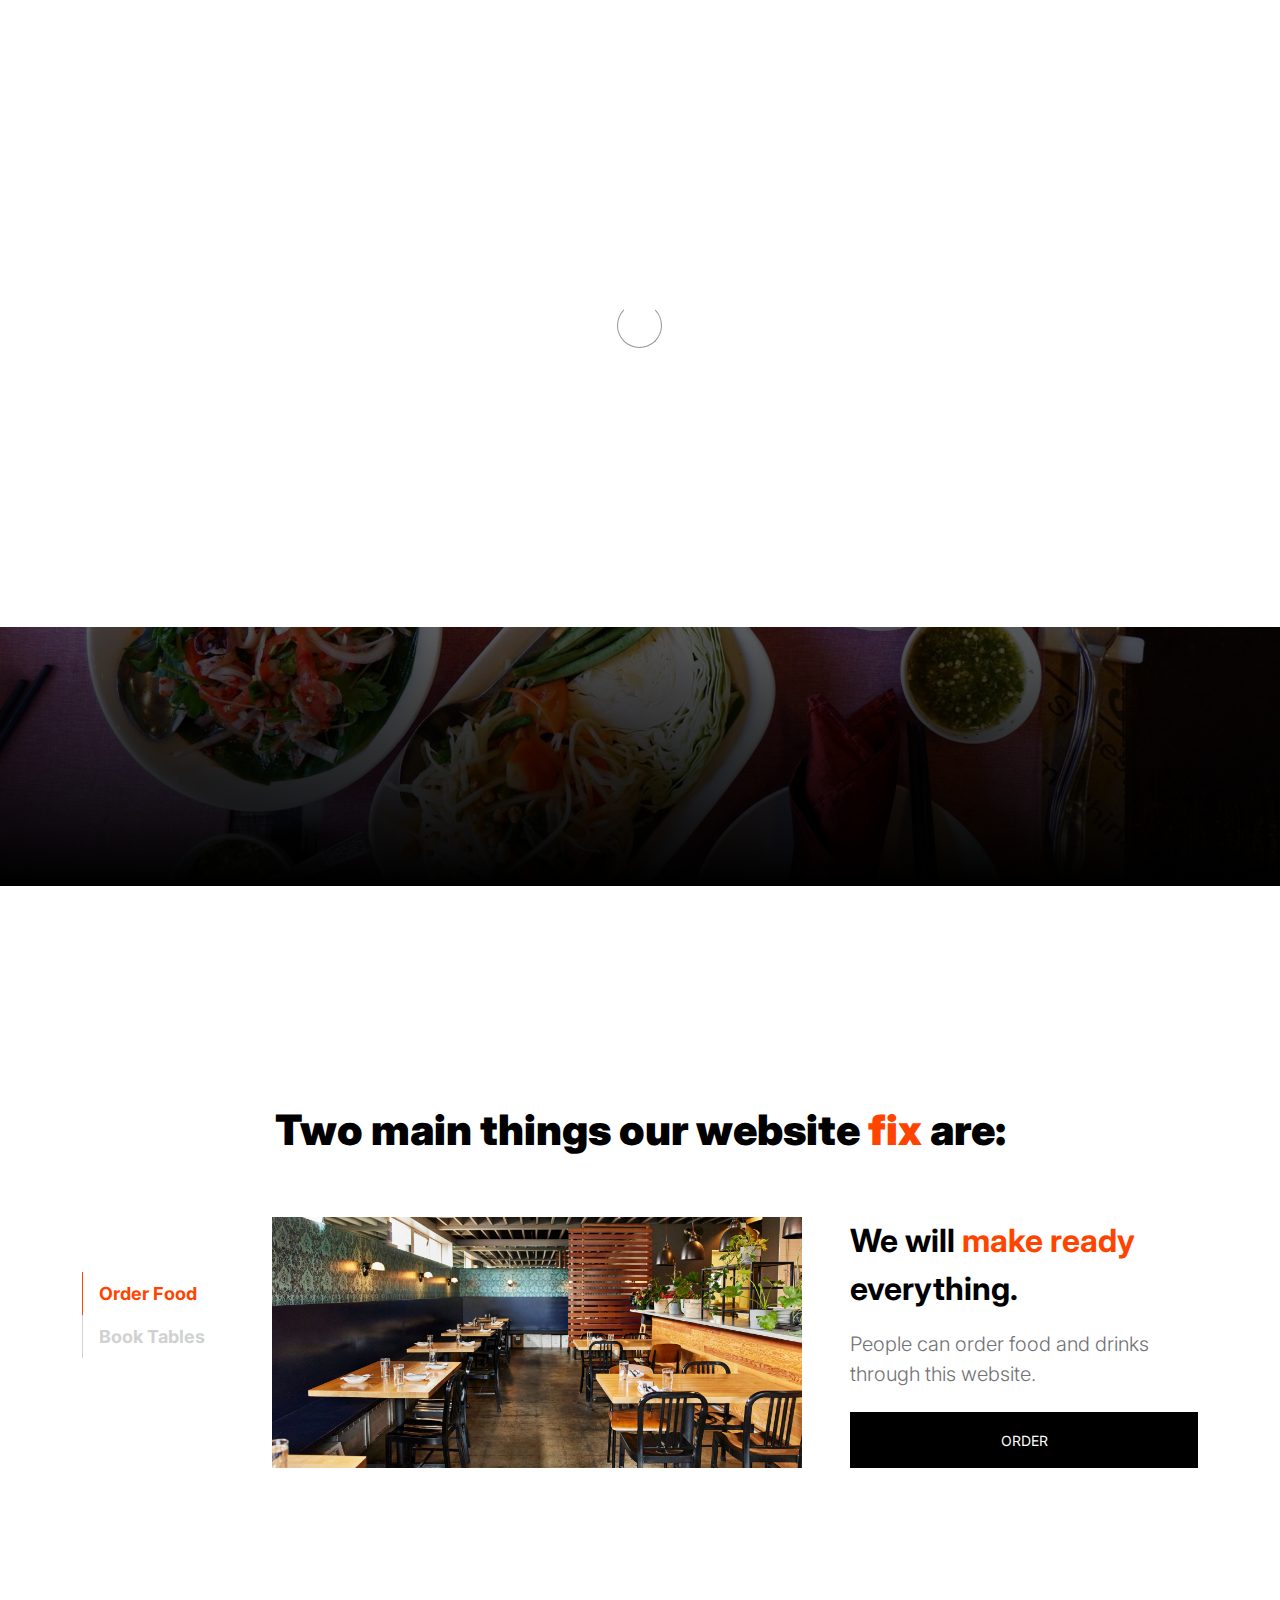
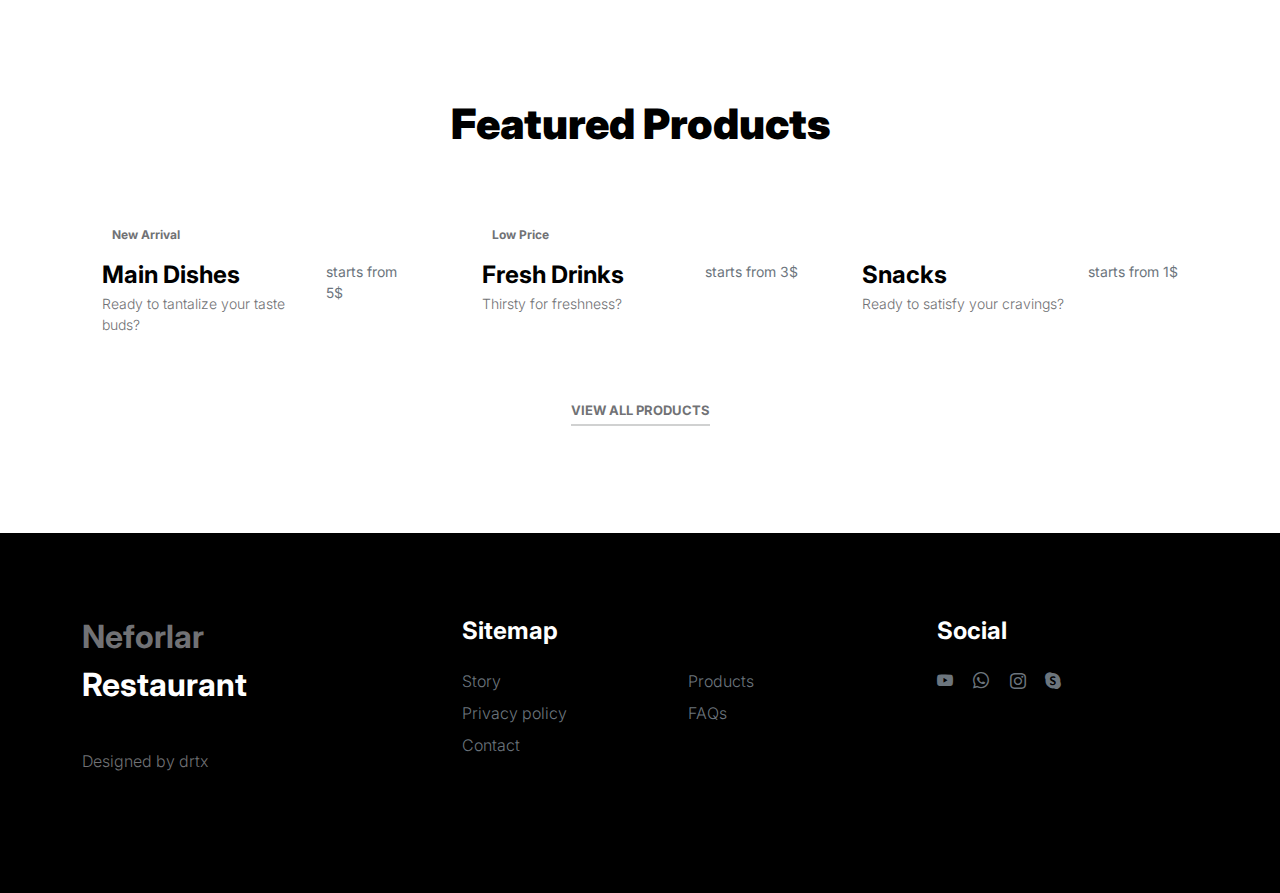
==== commit 56b0dd59: "Update index.html" ====
--- a/index.html
+++ b/index.html
@@ -162,7 +162,7 @@
 
                                         <div class="col-lg-5 col-12">
                                             <div class="d-flex flex-column h-100 ms-lg-4 mt-lg-0 mt-5">
-                                                <h4 class="mb-3">We will <span>deliver </span>right  to your doorstep.</h4>
+                                                <h4 class="mb-3">We will <span>make ready </span>everything.</h4>
 
                                                 <p>People can order food and drinks through this website.</p>
 
